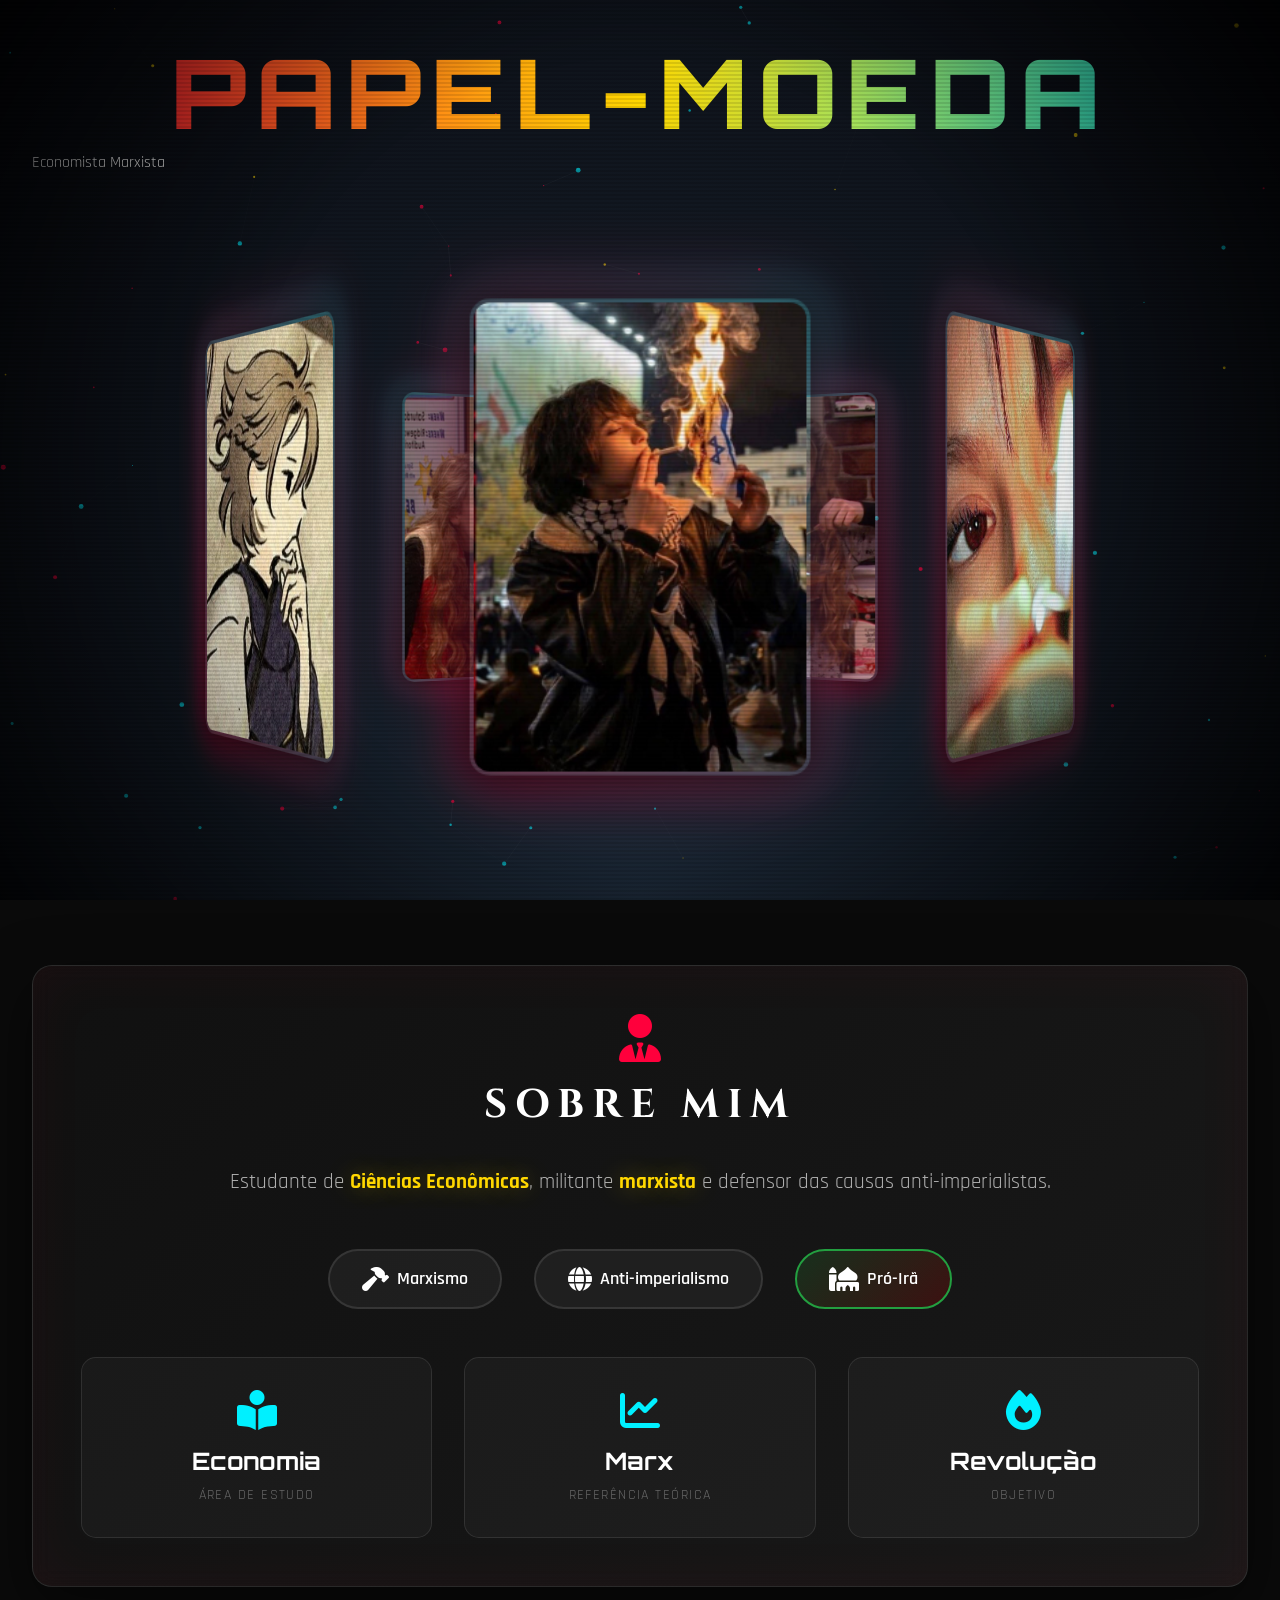
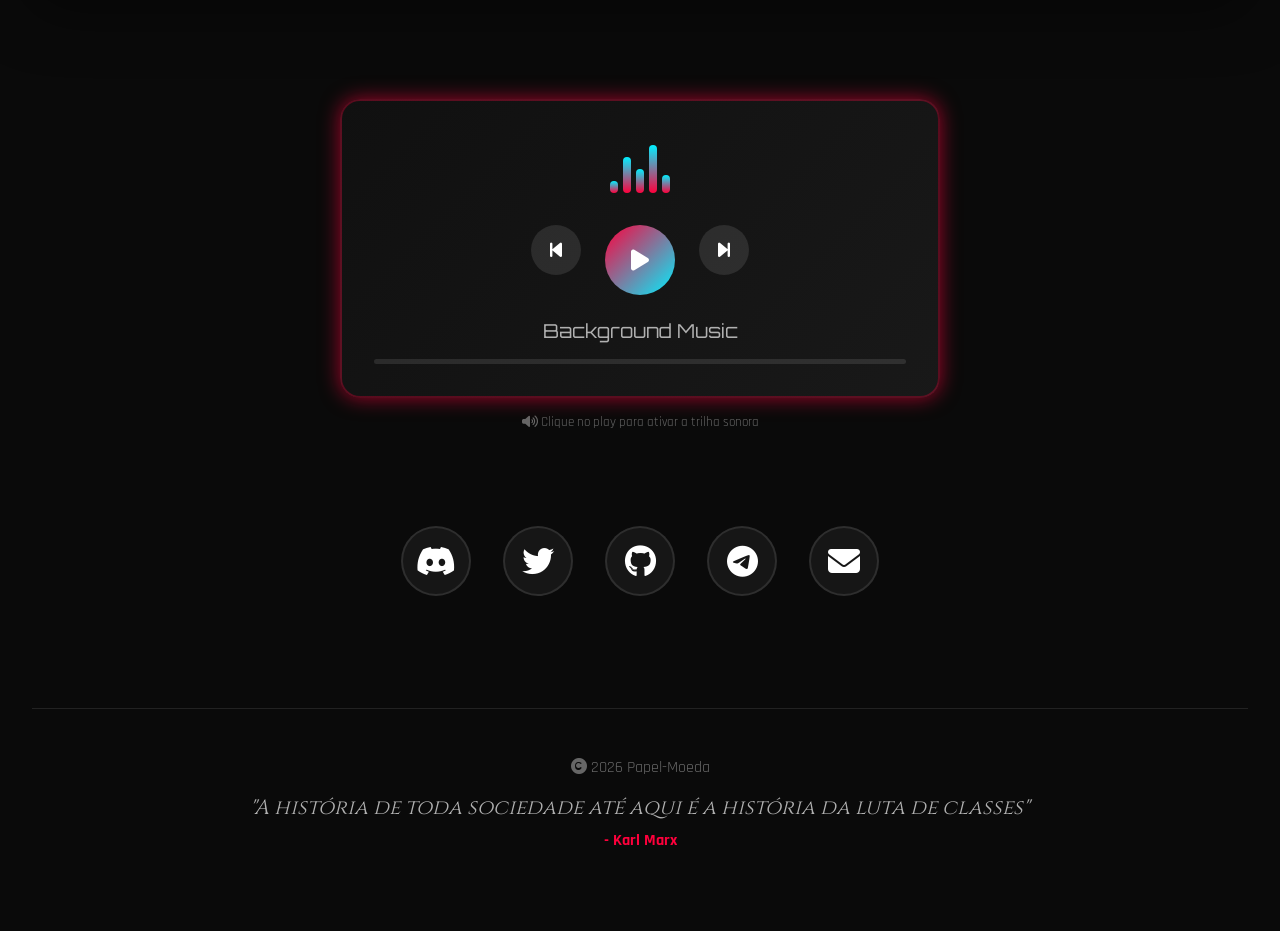
==== index (cópia).html @ b0fb508e "outra" ====
<!DOCTYPE html>
<html lang="pt-BR">
<head>
    <meta charset="UTF-8">
    <meta name="viewport" content="width=device-width, initial-scale=1.0">
    <meta name="description" content="Perfil de Papel-Moeda - Economista Marxista">
    <title>paper</title>

    <!-- Fonts -->
    <link rel="preconnect" href="https://fonts.googleapis.com">
    <link rel="preconnect" href="https://fonts.gstatic.com" crossorigin>
    <link href="https://fonts.googleapis.com/css2?family=Cinzel:wght@400;700;900&family=Orbitron:wght@400;700;900&family=Rajdhani:wght@300;500;700&display=swap" rel="stylesheet">

    <!-- Font Awesome -->
    <link rel="stylesheet" href="https://cdnjs.cloudflare.com/ajax/libs/font-awesome/6.4.0/css/all.min.css">

    <link rel="stylesheet" href="css/style.css">
</head>
<body>
    <!-- Canvas para partículas -->
    <canvas id="particles-canvas"></canvas>

    <!-- Efeito de scanline -->
    <div class="scanlines"></div>

    <!-- Overlay de vinheta -->
    <div class="vignette"></div>

    <!-- Container principal -->
    <div class="main-container">

        <!-- Header com título glitch -->
        <header class="header">
            <div class="glitch-wrapper">
                <h1 class="gradient-title">PAPEL-MOEDA</h1>
            </div>
            <p class="subtitle">Economista Marxista</p>
            <div class="divider"></div>
        </header>

        <!-- Galeria de imagens 3D giratórias (Ajustada para 7 imagens) -->
        <section class="gallery-section">
            <div class="gallery-container" id="galleryContainer">
                <div class="rotating-images" id="rotatingImages">
                    <!-- Imagem 1 -->
                    <div class="image-card card-1" style="--i: 1;">
                        <div class="image-wrapper">
                            <img src="assets/images/perfil-1.jpg" alt="Perfil 1" class="profile-img">
                            <div class="image-overlay"></div>
                        </div>
                        <div class="card-glow"></div>
                    </div>

                    <!-- Imagem 2 -->
                    <div class="image-card card-2" style="--i: 2;">
                        <div class="image-wrapper">
                            <img src="assets/images/perfil-2.jpg" alt="Perfil 2" class="profile-img">
                            <div class="image-overlay"></div>
                        </div>
                        <div class="card-glow"></div>
                    </div>

                    <!-- Imagem 3 -->
                    <div class="image-card card-3" style="--i: 3;">
                        <div class="image-wrapper">
                            <img src="assets/images/perfil-3.jpg" alt="Perfil 3" class="profile-img">
                            <div class="image-overlay"></div>
                        </div>
                        <div class="card-glow"></div>
                    </div>

                    <!-- Imagem 4 -->
                    <div class="image-card card-4" style="--i: 4;">
                        <div class="image-wrapper">
                            <img src="assets/images/perfil-4.jpg" alt="Perfil 4" class="profile-img">
                            <div class="image-overlay"></div>
                        </div>
                        <div class="card-glow"></div>
                    </div>

                    <!-- Imagem 5 -->
                    <div class="image-card card-5" style="--i: 5;">
                        <div class="image-wrapper">
                            <img src="assets/images/perfil-5.jpg" alt="Perfil 5" class="profile-img">
                            <div class="image-overlay"></div>
                        </div>
                        <div class="card-glow"></div>
                    </div>

                    <!-- Imagem 6 -->
                    <div class="image-card card-6" style="--i: 6;">
                        <div class="image-wrapper">
                            <img src="assets/images/perfil-6.jpg" alt="Perfil 6" class="profile-img">
                            <div class="image-overlay"></div>
                        </div>
                        <div class="card-glow"></div>
                    </div>

                    <!-- Imagem 7 -->
                    <div class="image-card card-7" style="--i: 7;">
                        <div class="image-wrapper">
                            <img src="assets/images/perfil-7.jpg" alt="Perfil 7" class="profile-img">
                            <div class="image-overlay"></div>
                        </div>
                        <div class="card-glow"></div>
                    </div>
                </div>
            </div>
        </section>

        <!-- Seção de informações -->
        <section class="info-section">
            <div class="info-card">
                <div class="info-header">
                    <i class="fas fa-user-tie"></i>
                    <h2>Sobre Mim</h2>
                </div>

                <div class="info-content">
                    <p class="info-text">
                        Estudante de <span class="highlight">Ciências Econômicas</span>,
                        militante <span class="highlight">marxista</span> e defensor das causas
                        anti-imperialistas.
                    </p>

                    <div class="flags-container">
                        <div class="flag-item">
                            <i class="fas fa-hammer"></i>
                            <span>Marxismo</span>
                        </div>
                        <div class="flag-item">
                            <i class="fas fa-globe"></i>
                            <span>Anti-imperialismo</span>
                        </div>
                        <div class="flag-item iran-flag">
                            <i class="fas fa-mosque"></i>
                            <span>Pró-Irã</span>
                        </div>
                    </div>

                    <div class="stats-container">
                        <div class="stat-box">
                            <i class="fas fa-book-reader"></i>
                            <span class="stat-number">Economia</span>
                            <span class="stat-label">Área de Estudo</span>
                        </div>
                        <div class="stat-box">
                            <i class="fas fa-chart-line"></i>
                            <span class="stat-number">Marx</span>
                            <span class="stat-label">Referência Teórica</span>
                        </div>
                        <div class="stat-box">
                            <i class="fas fa-fire"></i>
                            <span class="stat-number">Revolução</span>
                            <span class="stat-label">Objetivo</span>
                        </div>
                    </div>
                </div>
            </div>
        </section>

        <!-- Player de música -->
        <section class="music-section">
            <div class="music-player">
                <div class="music-visualizer">
                    <div class="bar"></div>
                    <div class="bar"></div>
                    <div class="bar"></div>
                    <div class="bar"></div>
                    <div class="bar"></div>
                </div>

                <div class="music-controls">
                    <button class="control-btn" id="prevBtn" title="Reiniciar">
                        <i class="fas fa-step-backward"></i>
                    </button>

                    <button class="control-btn play-btn" id="playBtn" title="Play/Pause">
                        <i class="fas fa-play"></i>
                    </button>

                    <button class="control-btn" id="nextBtn" title="Reiniciar">
                        <i class="fas fa-step-forward"></i>
                    </button>
                </div>

                <div class="music-info">
                    <span class="music-title">Background Music</span>
                    <div class="progress-bar">
                        <div class="progress" id="progressBar"></div>
                    </div>
                </div>

                <!-- Caminho corrigido conforme sua estrutura de pastas -->
                <audio id="audioPlayer" loop>
                    <source src="music/background.mp3" type="audio/mpeg">
                    Seu navegador não suporta o elemento de áudio.
                </audio>
            </div>
            <p style="text-align: center; color: var(--color-text-muted); font-size: 0.8rem; margin-top: 1rem;">
                <i class="fas fa-volume-up"></i> Clique no play para ativar a trilha sonora
            </p>
        </section>

        <!-- Redes sociais -->
        <section class="social-section">
            <div class="social-container">
                <a href="#" class="social-link" data-tooltip="Discord">
                    <i class="fab fa-discord"></i>
                    <div class="social-glow"></div>
                </a>
                <a href="#" class="social-link" data-tooltip="Twitter / X">
                    <i class="fab fa-twitter"></i>
                    <div class="social-glow"></div>
                </a>
                <a href="#" class="social-link" data-tooltip="GitHub">
                    <i class="fab fa-github"></i>
                    <div class="social-glow"></div>
                </a>
                <a href="#" class="social-link" data-tooltip="Telegram">
                    <i class="fab fa-telegram"></i>
                    <div class="social-glow"></div>
                </a>
                <a href="mailto:seuemail@exemplo.com" class="social-link" data-tooltip="Email">
                    <i class="fas fa-envelope"></i>
                    <div class="social-glow"></div>
                </a>
            </div>
        </section>

        <!-- Footer -->
        <footer class="footer">
            <div class="footer-content">
                <p class="footer-text">
                    <i class="fas fa-copyright"></i> 2026 Papel-Moeda
                </p>
                <p class="footer-quote">
                    "A história de toda sociedade até aqui é a história da luta de classes"
                </p>
                <p class="footer-author">- Karl Marx</p>
            </div>
        </footer>
    </div>

    <!-- Efeito de cursor personalizado -->
    <div class="cursor"></div>
    <div class="cursor-follower"></div>

    <script src="js/main.js"></script>
</body>
</html>
---- css/style.css ----
/* ============================================
   VARIÁVEIS E CONFIGURAÇÕES GLOBAIS
   ============================================ */
:root {
    --color-bg-primary: #0a0a0a;
    --color-bg-secondary: #111111;
    --color-bg-tertiary: #1a1a1a;

    --color-primary: #ff003c;
    --color-secondary: #00f0ff;
    --color-accent: #ffd700;
    --color-iran-green: #239f40;
    --color-iran-red: #da0000;

    --color-text-primary: #ffffff;
    --color-text-secondary: #b0b0b0;
    --color-text-muted: #666666;

    --font-display: 'Cinzel', serif;
    --font-tech: 'Orbitron', sans-serif;
    --font-body: 'Rajdhani', sans-serif;

    --glow-primary: 0 0 20px rgba(255, 0, 60, 0.6);
    --glow-secondary: 0 0 30px rgba(0, 240, 255, 0.5);
    --glow-accent: 0 0 25px rgba(255, 215, 0, 0.4);
}

/* ============================================
   RESET E BASE
   ============================================ */
* {
    margin: 0;
    padding: 0;
    box-sizing: border-box;
}

html {
    scroll-behavior: smooth;
}

body {
    font-family: var(--font-body);
    background: var(--color-bg-primary);
    color: var(--color-text-primary);
    overflow-x: hidden;
    cursor: none;
    min-height: 100vh;
}

/* ============================================
   CURSOR PERSONALIZADO
   ============================================ */
.cursor {
    width: 10px;
    height: 10px;
    background: var(--color-primary);
    border-radius: 50%;
    position: fixed;
    pointer-events: none;
    z-index: 9999;
    mix-blend-mode: difference;
    transition: transform 0.1s;
}

.cursor-follower {
    width: 30px;
    height: 30px;
    border: 2px solid var(--color-secondary);
    border-radius: 50%;
    position: fixed;
    pointer-events: none;
    z-index: 9998;
    transition: transform 0.3s ease-out;
}

/* ============================================
   EFEITOS DE FUNDO
   ============================================ */
#particles-canvas {
    position: fixed;
    top: 0;
    left: 0;
    width: 100%;
    height: 100%;
    z-index: -2;
    background: radial-gradient(ellipse at bottom, #1b2735 0%, #090a0f 100%);
}

.scanlines {
    position: fixed;
    top: 0;
    left: 0;
    width: 100%;
    height: 100%;
    background: linear-gradient(
        to bottom,
        rgba(255,255,255,0),
        rgba(255,255,255,0) 50%,
        rgba(0,0,0,0.1) 50%,
        rgba(0,0,0,0.1)
    );
    background-size: 100% 4px;
    z-index: 9997;
    pointer-events: none;
    animation: scanlineMove 10s linear infinite;
}

@keyframes scanlineMove {
    0% { transform: translateY(0); }
    100% { transform: translateY(10px); }
}

.vignette {
    position: fixed;
    top: 0;
    left: 0;
    width: 100%;
    height: 100%;
    background: radial-gradient(circle, transparent 50%, rgba(0,0,0,0.8) 100%);
    z-index: 9996;
    pointer-events: none;
}

/* ============================================
   CONTAINER PRINCIPAL
   ============================================ */
.main-container {
    max-width: 1400px;
    margin: 0 auto;
    padding: 2rem;
    position: relative;
    z-index: 1;
}

.gradient-title {
    font-family: var(--font-tech);
    font-size: clamp(3rem, 10vw, 6rem);
    font-weight: 900;
    text-transform: uppercase;
    letter-spacing: 0.1em;
    text-align: center;
    /* Gradiente com as cores do projeto */
    background: linear-gradient(
        90deg,
        var(--color-primary) 0%,
        var(--color-accent) 25%,
        var(--color-secondary) 50%,
        var(--color-accent) 75%,
        var(--color-primary) 100%
    );
    background-size: 200% auto;
    /* "Recorta" o gradiente para o formato do texto */
    -webkit-background-clip: text;
    background-clip: text;
    -webkit-text-fill-color: transparent;
    animation: gradientFlow 4s linear infinite;
}

@keyframes gradientFlow {
    0% { background-position: 0% center; }
    100% { background-position: 200% center; }
}
/* ============================================
   GALERIA DE IMAGENS 3D - COM MOVIMENTO DINÂMICO
   ============================================ */
.gallery-section {
    padding: 4rem 0;
    perspective: 1500px;
    perspective-origin: 50% 50%;
}

.gallery-container {
    position: relative;
    height: 600px;
    transform-style: preserve-3d;
    transition: transform 0.3s ease-out;
}

.rotating-images {
    position: absolute;
    width: 100%;
    height: 100%;
    transform-style: preserve-3d;
    animation: rotate360 30s linear infinite;
}

@keyframes rotate360 {
    0% { transform: rotateY(0deg); }
    100% { transform: rotateY(360deg); }
}

/* ============================================
   IMAGE CARD - COM MÚLTIPLAS CAMADAS DE MOVIMENTO
   ============================================ */
.image-card {
    position: absolute;
    width: 250px;
    height: 350px;
    left: 50%;
    top: 50%;
    margin-left: -125px;
    margin-top: -175px;
    transform-style: preserve-3d;
    /* Posicionamento base no círculo 3D (360/7 = 51.43deg) */
    transform: rotateY(calc(var(--i) * 51.43deg)) translateZ(400px);
    /* Animação de flutuação em onda - cada card tem delay diferente */
    animation:
        floatWave 4s ease-in-out infinite,
        glowPulse 3s ease-in-out infinite,
        cardEntrance 1.2s ease-out calc(var(--i) * 0.15s) both;
    /* Inclinação 3D dinâmica baseada na posição */
    --tilt-x: calc(sin(var(--i) * 51.43deg) * 3deg);
    --tilt-y: calc(cos(var(--i) * 51.43deg) * 2deg);
}

/* Delay escalonado para cada card criar efeito de onda */
.image-card:nth-child(1) { animation-delay: 0s, 0s, 0.15s; }
.image-card:nth-child(2) { animation-delay: 0.3s, 0.4s, 0.30s; }
.image-card:nth-child(3) { animation-delay: 0.6s, 0.8s, 0.45s; }
.image-card:nth-child(4) { animation-delay: 0.9s, 1.2s, 0.60s; }
.image-card:nth-child(5) { animation-delay: 1.2s, 1.6s, 0.75s; }
.image-card:nth-child(6) { animation-delay: 1.5s, 2.0s, 0.90s; }
.image-card:nth-child(7) { animation-delay: 1.8s, 2.4s, 1.05s; }

/* Animação de flutuação em onda (sobe e desce) */
@keyframes floatWave {
    0%, 100% {
        transform: rotateY(calc(var(--i) * 51.43deg)) translateZ(400px) translateY(0) rotateX(0deg);
    }
    25% {
        transform: rotateY(calc(var(--i) * 51.43deg)) translateZ(400px) translateY(-15px) rotateX(2deg);
    }
    50% {
        transform: rotateY(calc(var(--i) * 51.43deg)) translateZ(400px) translateY(-25px) rotateX(0deg);
    }
    75% {
        transform: rotateY(calc(var(--i) * 51.43deg)) translateZ(400px) translateY(-15px) rotateX(-2deg);
    }
}

/* Animação de pulsação do glow */
@keyframes glowPulse {
    0%, 100% {
        filter: drop-shadow(0 0 20px rgba(255, 0, 60, 0.3));
    }
    50% {
        filter: drop-shadow(0 0 40px rgba(0, 240, 255, 0.6));
    }
}

/* Animação de entrada escalonada */
@keyframes cardEntrance {
    0% {
        opacity: 0;
        transform: rotateY(calc(var(--i) * 51.43deg)) translateZ(0px) scale(0.3);
    }
    60% {
        opacity: 1;
        transform: rotateY(calc(var(--i) * 51.43deg)) translateZ(450px) scale(1.05);
    }
    100% {
        opacity: 1;
        transform: rotateY(calc(var(--i) * 51.43deg)) translateZ(400px) scale(1);
    }
}

/* HOVER DRAMÁTICO - Jump Forward com zoom */
.image-card:hover {
    z-index: 100;
    animation: hoverJump 0.6s cubic-bezier(0.34, 1.56, 0.64, 1) forwards;
}

@keyframes hoverJump {
    0% {
        transform: rotateY(calc(var(--i) * 51.43deg)) translateZ(400px) scale(1);
    }
    50% {
        transform: rotateY(calc(var(--i) * 51.43deg)) translateZ(550px) scale(1.15) rotateY(10deg);
    }
    100% {
        transform: rotateY(calc(var(--i) * 51.43deg)) translateZ(500px) scale(1.1) rotateY(5deg);
    }
}

.image-card:hover .image-wrapper {
    box-shadow:
        0 0 50px rgba(255, 0, 60, 0.8),
        0 0 100px rgba(0, 240, 255, 0.5),
        inset 0 0 30px rgba(255, 215, 0, 0.2);
    border-color: var(--color-accent);
}

.image-card:hover .profile-img {
    transform: scale(1.25) rotate(2deg);
    filter: saturate(1.3) contrast(1.1);
}

.image-wrapper {
    width: 100%;
    height: 100%;
    position: relative;
    overflow: hidden;
    border-radius: 15px;
    box-shadow:
        0 0 30px rgba(0, 0, 0, 0.8),
        0 0 60px rgba(255, 0, 60, 0.3);
    border: 3px solid rgba(255, 255, 255, 0.1);
    transition: all 0.5s cubic-bezier(0.34, 1.56, 0.64, 1);
}

.profile-img {
    width: 100%;
    height: 100%;
    object-fit: cover;
    transition: transform 0.6s cubic-bezier(0.34, 1.56, 0.64, 1), filter 0.4s ease;
}

.image-overlay {
    position: absolute;
    top: 0;
    left: 0;
    width: 100%;
    height: 100%;
    background: linear-gradient(
        135deg,
        rgba(255, 0, 60, 0.4) 0%,
        rgba(0, 240, 255, 0.4) 100%
    );
    opacity: 0;
    transition: opacity 0.3s ease;
    mix-blend-mode: overlay;
}

.image-card:hover .image-overlay {
    opacity: 1;
    animation: overlayShift 2s ease-in-out infinite;
}

@keyframes overlayShift {
    0%, 100% {
        background: linear-gradient(135deg, rgba(255, 0, 60, 0.4), rgba(0, 240, 255, 0.4));
    }
    50% {
        background: linear-gradient(225deg, rgba(255, 215, 0, 0.5), rgba(255, 0, 60, 0.4));
    }
}

.card-glow {
    position: absolute;
    top: -5px;
    left: -5px;
    right: -5px;
    bottom: -5px;
    background: linear-gradient(45deg, var(--color-primary), var(--color-secondary));
    border-radius: 15px;
    opacity: 0.4;
    z-index: -1;
    filter: blur(20px);
    transition: all 0.4s ease;
    animation: glowExpand 3s ease-in-out infinite;
}

@keyframes glowExpand {
    0%, 100% {
        filter: blur(20px);
        opacity: 0.4;
        transform: scale(1);
    }
    50% {
        filter: blur(30px);
        opacity: 0.7;
        transform: scale(1.05);
    }
}

.image-card:hover .card-glow {
    opacity: 0.9;
    filter: blur(40px);
    transform: scale(1.15);
}

/* ============================================
   SEÇÃO DE INFORMAÇÕES
   ============================================ */
.info-section {
    padding: 4rem 0;
}

.info-card {
    background: linear-gradient(135deg, rgba(17, 17, 17, 0.9), rgba(26, 26, 26, 0.9));
    border-radius: 20px;
    padding: 3rem;
    border: 1px solid rgba(255, 255, 255, 0.1);
    box-shadow:
        0 20px 60px rgba(0, 0, 0, 0.5),
        inset 0 0 60px rgba(255, 0, 60, 0.05);
    backdrop-filter: blur(10px);
    animation: fadeInUp 1s ease-out 1s both;
}

@keyframes fadeInUp {
    from {
        opacity: 0;
        transform: translateY(30px);
    }
    to {
        opacity: 1;
        transform: translateY(0);
    }
}

.info-header {
    text-align: center;
    margin-bottom: 2rem;
}

.info-header i {
    font-size: 3rem;
    color: var(--color-primary);
    margin-bottom: 1rem;
    animation: glow 2s ease-in-out infinite;
}

@keyframes glow {
    0%, 100% { filter: drop-shadow(0 0 10px var(--color-primary)); }
    50% { filter: drop-shadow(0 0 30px var(--color-primary)); }
}

.info-header h2 {
    font-family: var(--font-display);
    font-size: 2.5rem;
    color: var(--color-text-primary);
    text-transform: uppercase;
    letter-spacing: 0.2em;
}

.info-content {
    text-align: center;
}

.info-text {
    font-size: 1.3rem;
    color: var(--color-text-secondary);
    line-height: 1.8;
    margin-bottom: 2rem;
}

.highlight {
    color: var(--color-accent);
    font-weight: 700;
    text-shadow: var(--glow-accent);
}

.flags-container {
    display: flex;
    justify-content: center;
    gap: 2rem;
    margin: 3rem 0;
    flex-wrap: wrap;
}

.flag-item {
    display: flex;
    align-items: center;
    gap: 0.5rem;
    padding: 1rem 2rem;
    background: rgba(255, 255, 255, 0.05);
    border-radius: 50px;
    border: 2px solid rgba(255, 255, 255, 0.1);
    transition: all 0.3s ease;
    font-weight: 600;
    font-size: 1.1rem;
}

.flag-item i {
    font-size: 1.5rem;
}

.flag-item:hover {
    transform: translateY(-5px);
    border-color: var(--color-primary);
    box-shadow: var(--glow-primary);
}

.iran-flag {
    background: linear-gradient(135deg, rgba(35, 159, 64, 0.2), rgba(218, 0, 0, 0.2));
    border-color: var(--color-iran-green);
}

.iran-flag:hover {
    border-color: var(--color-iran-red);
    box-shadow: 0 0 30px rgba(218, 0, 0, 0.5);
}

.stats-container {
    display: grid;
    grid-template-columns: repeat(auto-fit, minmax(200px, 1fr));
    gap: 2rem;
    margin-top: 3rem;
}

.stat-box {
    background: rgba(255, 255, 255, 0.03);
    border: 1px solid rgba(255, 255, 255, 0.1);
    border-radius: 15px;
    padding: 2rem;
    text-align: center;
    transition: all 0.3s ease;
}

.stat-box:hover {
    transform: translateY(-10px);
    border-color: var(--color-secondary);
    box-shadow: var(--glow-secondary);
}

.stat-box i {
    font-size: 2.5rem;
    color: var(--color-secondary);
    margin-bottom: 1rem;
}

.stat-number {
    display: block;
    font-family: var(--font-tech);
    font-size: 1.5rem;
    font-weight: 700;
    color: var(--color-text-primary);
    margin-bottom: 0.5rem;
}

.stat-label {
    font-size: 0.9rem;
    color: var(--color-text-muted);
    text-transform: uppercase;
    letter-spacing: 0.1em;
}

/* ============================================
   PLAYER DE MÚSICA
   ============================================ */
.music-section {
    padding: 3rem 0;
}

.music-player {
    background: linear-gradient(135deg, rgba(17, 17, 17, 0.95), rgba(26, 26, 26, 0.95));
    border-radius: 20px;
    padding: 2rem;
    border: 2px solid rgba(255, 0, 60, 0.3);
    box-shadow: var(--glow-primary);
    max-width: 600px;
    margin: 0 auto;
    animation: fadeInUp 1s ease-out 1.5s both;
}

.music-visualizer {
    display: flex;
    justify-content: center;
    align-items: flex-end;
    gap: 5px;
    height: 60px;
    margin-bottom: 2rem;
}

.bar {
    width: 8px;
    background: linear-gradient(to top, var(--color-primary), var(--color-secondary));
    border-radius: 5px;
    animation: equalizer 1s ease-in-out infinite;
    animation-play-state: paused;
}

.bar:nth-child(1) { height: 20%; animation-delay: 0s; }
.bar:nth-child(2) { height: 60%; animation-delay: 0.1s; }
.bar:nth-child(3) { height: 40%; animation-delay: 0.2s; }
.bar:nth-child(4) { height: 80%; animation-delay: 0.3s; }
.bar:nth-child(5) { height: 30%; animation-delay: 0.4s; }

@keyframes equalizer {
    0%, 100% { transform: scaleY(0.5); }
    50% { transform: scaleY(1); }
}

.music-controls {
    display: flex;
    justify-content: center;
    gap: 1.5rem;
    margin-bottom: 1.5rem;
}

.control-btn {
    width: 50px;
    height: 50px;
    border: none;
    border-radius: 50%;
    background: rgba(255, 255, 255, 0.1);
    color: var(--color-text-primary);
    font-size: 1.2rem;
    cursor: pointer;
    transition: all 0.3s ease;
    display: flex;
    align-items: center;
    justify-content: center;
}

.control-btn:hover {
    background: var(--color-primary);
    transform: scale(1.2);
    box-shadow: var(--glow-primary);
}

.play-btn {
    width: 70px;
    height: 70px;
    font-size: 1.5rem;
    background: linear-gradient(135deg, var(--color-primary), var(--color-secondary));
}

.play-btn:hover {
    transform: scale(1.1);
}

.music-info {
    text-align: center;
}

.music-title {
    display: block;
    font-family: var(--font-tech);
    font-size: 1.2rem;
    color: var(--color-text-secondary);
    margin-bottom: 1rem;
}

.progress-bar {
    width: 100%;
    height: 5px;
    background: rgba(255, 255, 255, 0.1);
    border-radius: 10px;
    overflow: hidden;
    cursor: pointer;
}

.progress {
    height: 100%;
    background: linear-gradient(90deg, var(--color-primary), var(--color-secondary));
    width: 0%;
    transition: width 0.1s;
    box-shadow: var(--glow-primary);
}

/* ============================================
   REDES SOCIAIS
   ============================================ */
.social-section {
    padding: 3rem 0;
}

.social-container {
    display: flex;
    justify-content: center;
    gap: 2rem;
    flex-wrap: wrap;
    animation: fadeInUp 1s ease-out 1.8s both;
}

.social-link {
    position: relative;
    width: 70px;
    height: 70px;
    border-radius: 50%;
    background: rgba(255, 255, 255, 0.05);
    border: 2px solid rgba(255, 255, 255, 0.1);
    display: flex;
    align-items: center;
    justify-content: center;
    color: var(--color-text-primary);
    font-size: 2rem;
    text-decoration: none;
    transition: all 0.3s ease;
    overflow: hidden;
}

.social-glow {
    position: absolute;
    top: 0;
    left: 0;
    width: 100%;
    height: 100%;
    background: linear-gradient(135deg, var(--color-primary), var(--color-secondary));
    opacity: 0;
    transition: opacity 0.3s ease;
    z-index: -1;
    filter: blur(15px);
}

.social-link:hover {
    transform: translateY(-10px) rotate(360deg);
    border-color: transparent;
    color: var(--color-text-primary);
}

.social-link:hover .social-glow {
    opacity: 0.6;
}

.social-link::before {
    content: attr(data-tooltip);
    position: absolute;
    bottom: -40px;
    left: 50%;
    transform: translateX(-50%);
    background: rgba(0, 0, 0, 0.9);
    padding: 0.5rem 1rem;
    border-radius: 8px;
    font-size: 0.9rem;
    opacity: 0;
    visibility: hidden;
    transition: all 0.3s ease;
    white-space: nowrap;
    font-family: var(--font-body);
}

.social-link:hover::before {
    opacity: 1;
    visibility: visible;
    bottom: -50px;
}

/* ============================================
   FOOTER
   ============================================ */
.footer {
    padding: 3rem 0;
    text-align: center;
    border-top: 1px solid rgba(255, 255, 255, 0.1);
    margin-top: 4rem;
}

.footer-content {
    animation: fadeInUp 1s ease-out 2s both;
}

.footer-text {
    font-size: 1rem;
    color: var(--color-text-muted);
    margin-bottom: 1rem;
}

.footer-quote {
    font-family: var(--font-display);
    font-size: 1.3rem;
    color: var(--color-text-secondary);
    font-style: italic;
    margin-bottom: 0.5rem;
    max-width: 800px;
    margin-left: auto;
    margin-right: auto;
}

.footer-author {
    color: var(--color-primary);
    font-weight: 700;
}

/* ============================================
   RESPONSIVIDADE
   ============================================ */
@media (max-width: 1024px) {
    .rotating-images {
        animation-duration: 40s;
    }

    .image-card {
        width: 200px;
        height: 280px;
        margin-left: -100px;
        margin-top: -140px;
        transform: rotateY(calc(var(--i) * 51.43deg)) translateZ(300px);
    }

    @keyframes floatWave {
        0%, 100% {
            transform: rotateY(calc(var(--i) * 51.43deg)) translateZ(300px) translateY(0);
        }
        50% {
            transform: rotateY(calc(var(--i) * 51.43deg)) translateZ(300px) translateY(-20px);
        }
    }
}

@media (max-width: 768px) {
    .cursor, .cursor-follower {
        display: none;
    }

    body {
        cursor: auto;
    }

    .main-container {
        padding: 1rem;
    }

    .image-card {
        width: 150px;
        height: 200px;
        margin-left: -75px;
        margin-top: -100px;
        transform: rotateY(calc(var(--i) * 51.43deg)) translateZ(200px);
    }

    .gallery-container {
        height: 400px;
    }

    @keyframes floatWave {
        0%, 100% {
            transform: rotateY(calc(var(--i) * 51.43deg)) translateZ(200px) translateY(0);
        }
        50% {
            transform: rotateY(calc(var(--i) * 51.43deg)) translateZ(200px) translateY(-15px);
        }
    }

    .info-card {
        padding: 2rem 1rem;
    }

    .flags-container {
        flex-direction: column;
        align-items: center;
    }

    .stats-container {
        grid-template-columns: 1fr;
    }
}

/* ============================================
   EFEITOS ADICIONAIS
   ============================================ */
::selection {
    background: var(--color-primary);
    color: var(--color-text-primary);
}

::-webkit-scrollbar {
    width: 10px;
}

::-webkit-scrollbar-track {
    background: var(--color-bg-secondary);
}

::-webkit-scrollbar-thumb {
    background: linear-gradient(var(--color-primary), var(--color-secondary));
    border-radius: 5px;
}

::-webkit-scrollbar-thumb:hover {
    background: linear-gradient(var(--color-secondary), var(--color-primary));
}
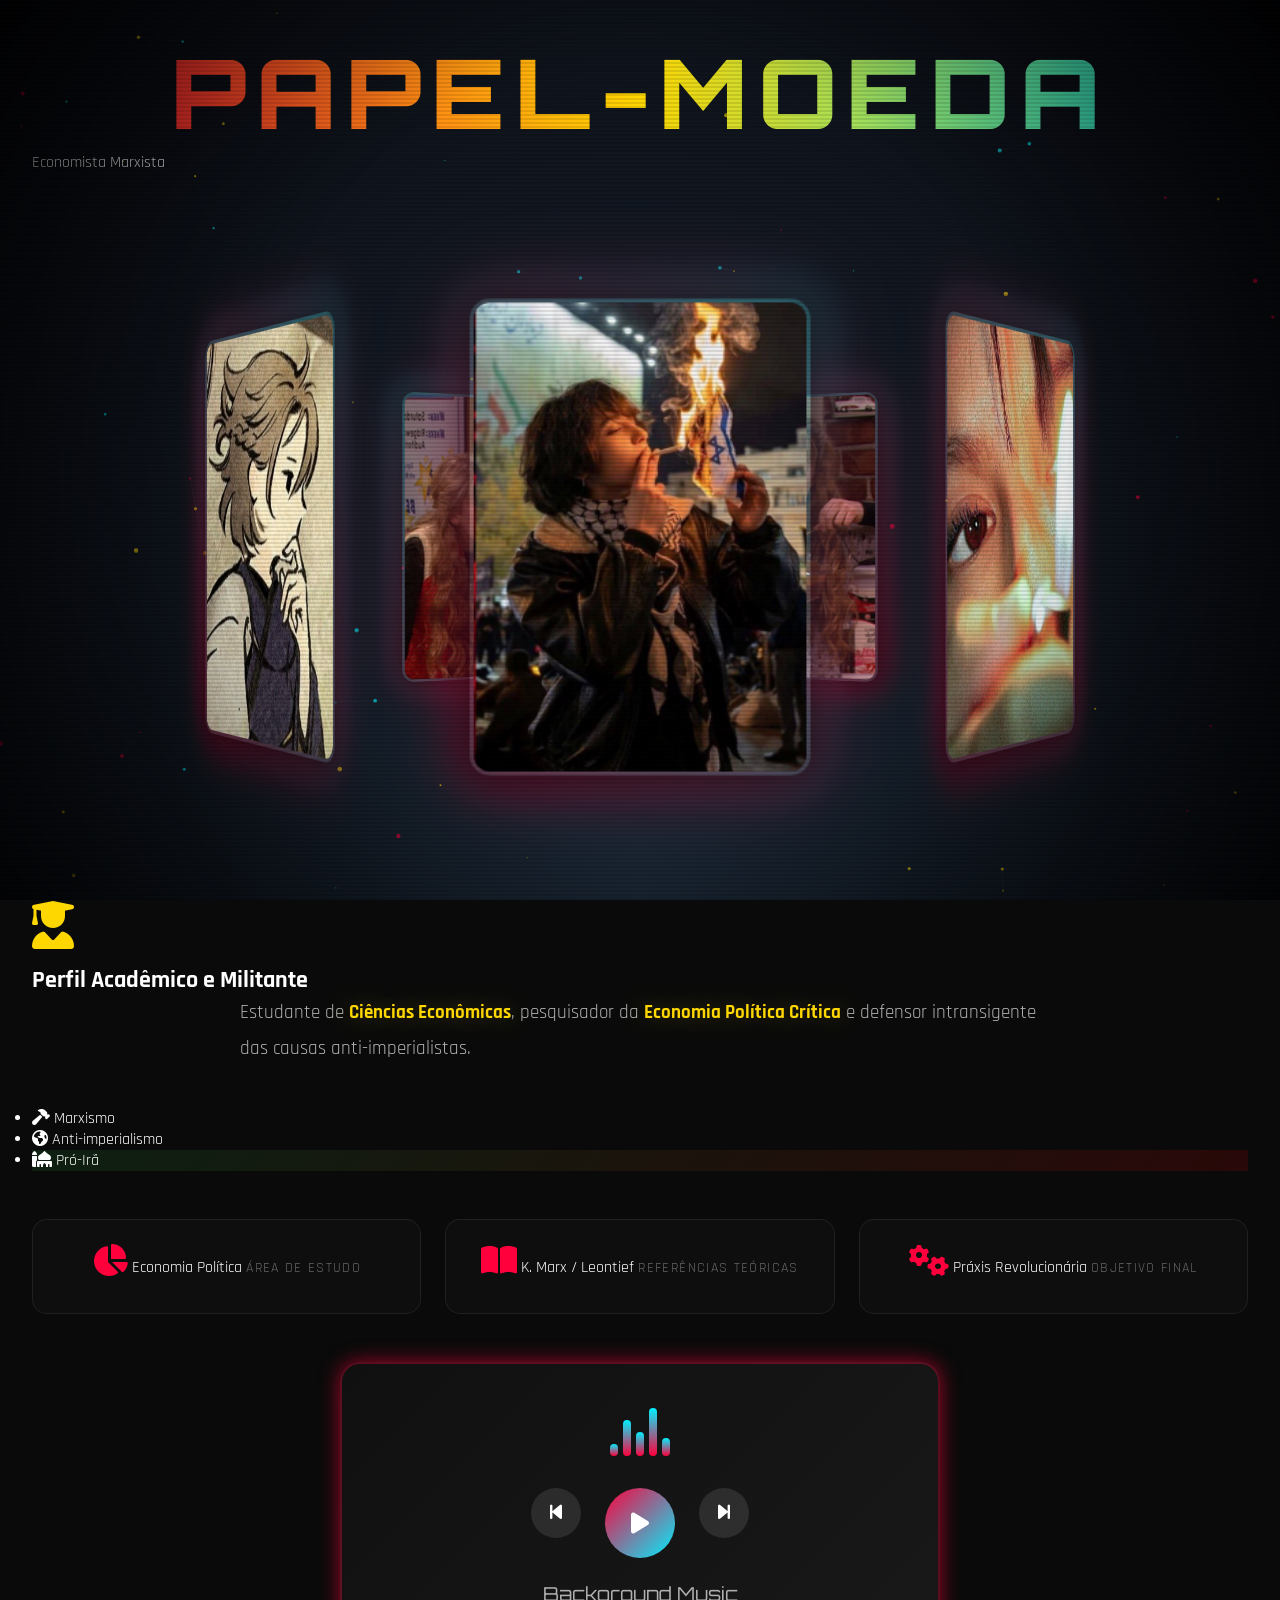
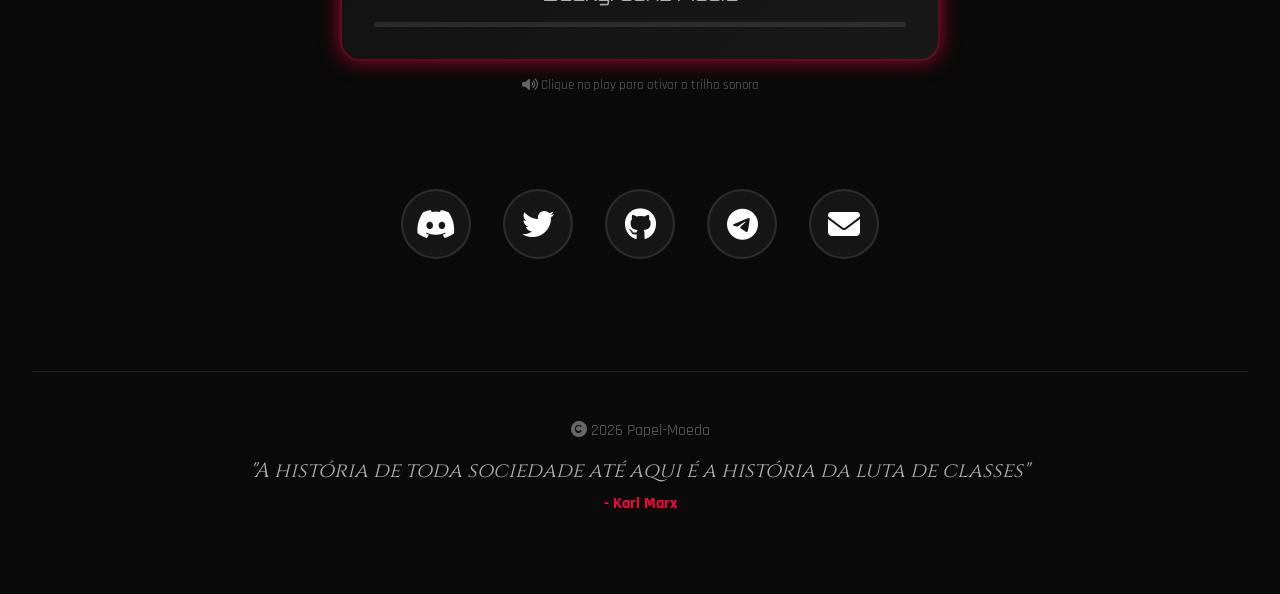
==== commit ecc3ac7b: "verde" ====
--- a/index (cópia).html
+++ b/index (cópia).html
@@ -108,57 +108,61 @@
             </div>
         </section>
 
-        <!-- Seção de informações -->
-        <section class="info-section">
-            <div class="info-card">
-                <div class="info-header">
-                    <i class="fas fa-user-tie"></i>
-                    <h2>Sobre Mim</h2>
-                </div>
-
-                <div class="info-content">
-                    <p class="info-text">
-                        Estudante de <span class="highlight">Ciências Econômicas</span>,
-                        militante <span class="highlight">marxista</span> e defensor das causas
-                        anti-imperialistas.
-                    </p>
-
-                    <div class="flags-container">
-                        <div class="flag-item">
-                            <i class="fas fa-hammer"></i>
-                            <span>Marxismo</span>
-                        </div>
-                        <div class="flag-item">
-                            <i class="fas fa-globe"></i>
-                            <span>Anti-imperialismo</span>
-                        </div>
-                        <div class="flag-item iran-flag">
-                            <i class="fas fa-mosque"></i>
-                            <span>Pró-Irã</span>
-                        </div>
-                    </div>
-
-                    <div class="stats-container">
-                        <div class="stat-box">
-                            <i class="fas fa-book-reader"></i>
-                            <span class="stat-number">Economia</span>
-                            <span class="stat-label">Área de Estudo</span>
-                        </div>
-                        <div class="stat-box">
-                            <i class="fas fa-chart-line"></i>
-                            <span class="stat-number">Marx</span>
-                            <span class="stat-label">Referência Teórica</span>
-                        </div>
-                        <div class="stat-box">
-                            <i class="fas fa-fire"></i>
-                            <span class="stat-number">Revolução</span>
-                            <span class="stat-label">Objetivo</span>
-                        </div>
-                    </div>
-                </div>
-            </div>
-        </section>
-
+        <!-- Seção de informações (Perfil Acadêmico e Militante) -->
+      <section class="info-section" aria-labelledby="profile-heading">
+          <article class="info-card">
+              <header class="info-header">
+                  <!-- Alterado de fa-user-tie (corporativo) para fa-user-graduate (acadêmico) -->
+                  <i class="fas fa-user-graduate" aria-hidden="true"></i>
+                  <h2 id="profile-heading">Perfil Acadêmico e Militante</h2>
+              </header>
+
+              <div class="info-content">
+                  <p class="info-text">
+                      Estudante de <span class="highlight">Ciências Econômicas</span>,
+                      pesquisador da <span class="highlight">Economia Política Crítica</span>
+                      e defensor intransigente das causas anti-imperialistas.
+                  </p>
+
+                  <!-- Melhoria Semântica: Uso de lista não ordenada (<ul>) em vez de <div>s -->
+                  <ul class="pillars-container" role="list">
+                      <li class="pillar-item">
+                          <i class="fas fa-hammer" aria-hidden="true"></i>
+                          <span>Marxismo</span>
+                      </li>
+                      <li class="pillar-item">
+                          <i class="fas fa-globe-americas" aria-hidden="true"></i>
+                          <span>Anti-imperialismo</span>
+                      </li>
+                      <li class="pillar-item iran-flag">
+                          <i class="fas fa-mosque" aria-hidden="true"></i>
+                          <span>Pró-Irã</span>
+                      </li>
+                  </ul>
+
+                  <!-- Melhoria Semântica: Indicadores estruturados como lista -->
+                  <ul class="stats-container" role="list">
+                      <li class="stat-box">
+                          <i class="fas fa-chart-pie" aria-hidden="true"></i>
+                          <span class="stat-value">Economia Política</span>
+                          <span class="stat-label">Área de Estudo</span>
+                      </li>
+                      <li class="stat-box">
+                          <i class="fas fa-book-open" aria-hidden="true"></i>
+                          <!-- Ajuste de conteúdo: Inclusão de Leontief para refletir seu estudo de MIP -->
+                          <span class="stat-value">K. Marx / Leontief</span>
+                          <span class="stat-label">Referências Teóricas</span>
+                      </li>
+                      <li class="stat-box">
+                          <i class="fas fa-cogs" aria-hidden="true"></i>
+                          <!-- Ajuste de conteúdo: "Práxis" soa mais acadêmico que apenas "Revolução" -->
+                          <span class="stat-value">Práxis Revolucionária</span>
+                          <span class="stat-label">Objetivo Final</span>
+                      </li>
+                  </ul>
+              </div>
+          </article>
+      </section>
         <!-- Player de música -->
         <section class="music-section">
             <div class="music-player">
--- a/css/style.css
+++ b/css/style.css
@@ -380,81 +380,58 @@
 }
 
 /* ============================================
-   SEÇÃO DE INFORMAÇÕES
-   ============================================ */
-.info-section {
-    padding: 4rem 0;
-}
-
-.info-card {
-    background: linear-gradient(135deg, rgba(17, 17, 17, 0.9), rgba(26, 26, 26, 0.9));
-    border-radius: 20px;
-    padding: 3rem;
-    border: 1px solid rgba(255, 255, 255, 0.1);
-    box-shadow:
-        0 20px 60px rgba(0, 0, 0, 0.5),
-        inset 0 0 60px rgba(255, 0, 60, 0.05);
-    backdrop-filter: blur(10px);
-    animation: fadeInUp 1s ease-out 1s both;
-}
-
-@keyframes fadeInUp {
-    from {
-        opacity: 0;
-        transform: translateY(30px);
-    }
-    to {
-        opacity: 1;
-        transform: translateY(0);
-    }
-}
-
-.info-header {
-    text-align: center;
-    margin-bottom: 2rem;
-}
+   MELHORIAS NA SEÇÃO SOBRE MIM
+   ============================================ */
 
 .info-header i {
     font-size: 3rem;
-    color: var(--color-primary);
+    color: var(--color-accent); /* Dourado para o capelo, remete ao conhecimento */
     margin-bottom: 1rem;
     animation: glow 2s ease-in-out infinite;
 }
 
-@keyframes glow {
-    0%, 100% { filter: drop-shadow(0 0 10px var(--color-primary)); }
-    50% { filter: drop-shadow(0 0 30px var(--color-primary)); }
-}
-
-.info-header h2 {
-    font-family: var(--font-display);
-    font-size: 2.5rem;
-    color: var(--color-text-primary);
-    text-transform: uppercase;
-    letter-spacing: 0.2em;
-}
-
-.info-content {
-    text-align: center;
-}
-
 .info-text {
-    font-size: 1.3rem;
+    font-size: 1.2rem;
     color: var(--color-text-secondary);
-    line-height: 1.8;
-    margin-bottom: 2rem;
-}
-
+    line-height: 1.9;
+    margin-bottom: 2.5rem;
+    max-width: 800px;
+    margin-left: auto;
+    margin-right: auto;
+}
+
+/* Destaque para as palavras-chave no texto */
 .highlight {
     color: var(--color-accent);
     font-weight: 700;
     text-shadow: var(--glow-accent);
-}
-
+    position: relative;
+    display: inline-block;
+}
+
+.highlight::after {
+    content: '';
+    position: absolute;
+    bottom: -2px;
+    left: 0;
+    width: 100%;
+    height: 2px;
+    background: var(--color-accent);
+    transform: scaleX(0);
+    transform-origin: right;
+    transition: transform 0.3s ease;
+}
+
+.info-card:hover .highlight::after {
+    transform: scaleX(1);
+    transform-origin: left;
+}
+
+/* Container de bandeiras/ideias */
 .flags-container {
     display: flex;
     justify-content: center;
-    gap: 2rem;
+    gap: 1.5rem;
     margin: 3rem 0;
     flex-wrap: wrap;
 }
@@ -462,75 +439,123 @@
 .flag-item {
     display: flex;
     align-items: center;
-    gap: 0.5rem;
-    padding: 1rem 2rem;
-    background: rgba(255, 255, 255, 0.05);
+    gap: 0.6rem;
+    padding: 0.8rem 1.5rem;
+    background: rgba(255, 255, 255, 0.03);
     border-radius: 50px;
-    border: 2px solid rgba(255, 255, 255, 0.1);
-    transition: all 0.3s ease;
+    border: 1px solid rgba(255, 255, 255, 0.1);
+    transition: all 0.3s cubic-bezier(0.34, 1.56, 0.64, 1);
     font-weight: 600;
-    font-size: 1.1rem;
-}
-
-.flag-item i {
-    font-size: 1.5rem;
+    font-size: 1rem;
+    font-family: var(--font-tech);
+    letter-spacing: 0.05em;
 }
 
 .flag-item:hover {
-    transform: translateY(-5px);
-    border-color: var(--color-primary);
-    box-shadow: var(--glow-primary);
-}
-
+    transform: translateY(-5px) scale(1.05);
+    background: rgba(255, 255, 255, 0.08);
+}
+
+/* Estilo específico para o Irã (mantido e refinado) */
 .iran-flag {
-    background: linear-gradient(135deg, rgba(35, 159, 64, 0.2), rgba(218, 0, 0, 0.2));
+    background: linear-gradient(135deg, rgba(35, 159, 64, 0.15), rgba(218, 0, 0, 0.15));
     border-color: var(--color-iran-green);
 }
 
 .iran-flag:hover {
     border-color: var(--color-iran-red);
-    box-shadow: 0 0 30px rgba(218, 0, 0, 0.5);
-}
-
+    box-shadow: 0 0 25px rgba(218, 0, 0, 0.4);
+}
+
+/* NOVO: Estilo específico para a Palestina */
+.palestine-flag {
+    background: linear-gradient(135deg, rgba(0, 0, 0, 0.4), rgba(0, 120, 0, 0.2));
+    border-color: #007A3D; /* Verde da bandeira */
+}
+
+.palestine-flag:hover {
+    border-color: #E4312b; /* Vermelho da bandeira */
+    box-shadow: 0 0 25px rgba(228, 49, 43, 0.4);
+}
+
+.palestine-flag i {
+    color: #ffffff;
+}
+
+/* NOVO: Estilo específico para Tecnologia/R */
+.tech-flag {
+    background: linear-gradient(135deg, rgba(0, 114, 188, 0.2), rgba(0, 240, 255, 0.1));
+    border-color: var(--color-secondary);
+}
+
+.tech-flag:hover {
+    border-color: var(--color-secondary);
+    box-shadow: var(--glow-secondary);
+}
+
+/* Stats Container refinado */
 .stats-container {
     display: grid;
-    grid-template-columns: repeat(auto-fit, minmax(200px, 1fr));
-    gap: 2rem;
+    grid-template-columns: repeat(auto-fit, minmax(220px, 1fr));
+    gap: 1.5rem;
     margin-top: 3rem;
 }
 
 .stat-box {
-    background: rgba(255, 255, 255, 0.03);
-    border: 1px solid rgba(255, 255, 255, 0.1);
+    background: rgba(17, 17, 17, 0.6);
+    border: 1px solid rgba(255, 255, 255, 0.08);
     border-radius: 15px;
-    padding: 2rem;
+    padding: 1.5rem 1rem;
     text-align: center;
-    transition: all 0.3s ease;
+    transition: all 0.4s ease;
+    position: relative;
+    overflow: hidden;
+}
+
+.stat-box::before {
+    content: '';
+    position: absolute;
+    top: 0;
+    left: 0;
+    width: 100%;
+    height: 3px;
+    background: linear-gradient(90deg, var(--color-primary), var(--color-secondary));
+    transform: scaleX(0);
+    transition: transform 0.4s ease;
 }
 
 .stat-box:hover {
-    transform: translateY(-10px);
-    border-color: var(--color-secondary);
-    box-shadow: var(--glow-secondary);
+    transform: translateY(-8px);
+    border-color: rgba(255, 255, 255, 0.2);
+    box-shadow: 0 15px 30px rgba(0, 0, 0, 0.4);
+}
+
+.stat-box:hover::before {
+    transform: scaleX(1);
 }
 
 .stat-box i {
-    font-size: 2.5rem;
-    color: var(--color-secondary);
-    margin-bottom: 1rem;
+    font-size: 2rem;
+    color: var(--color-primary);
+    margin-bottom: 0.8rem;
+    transition: color 0.3s ease;
+}
+
+.stat-box:hover i {
+    color: var(--color-accent);
 }
 
 .stat-number {
     display: block;
     font-family: var(--font-tech);
-    font-size: 1.5rem;
+    font-size: 1.3rem;
     font-weight: 700;
     color: var(--color-text-primary);
-    margin-bottom: 0.5rem;
+    margin-bottom: 0.3rem;
 }
 
 .stat-label {
-    font-size: 0.9rem;
+    font-size: 0.85rem;
     color: var(--color-text-muted);
     text-transform: uppercase;
     letter-spacing: 0.1em;
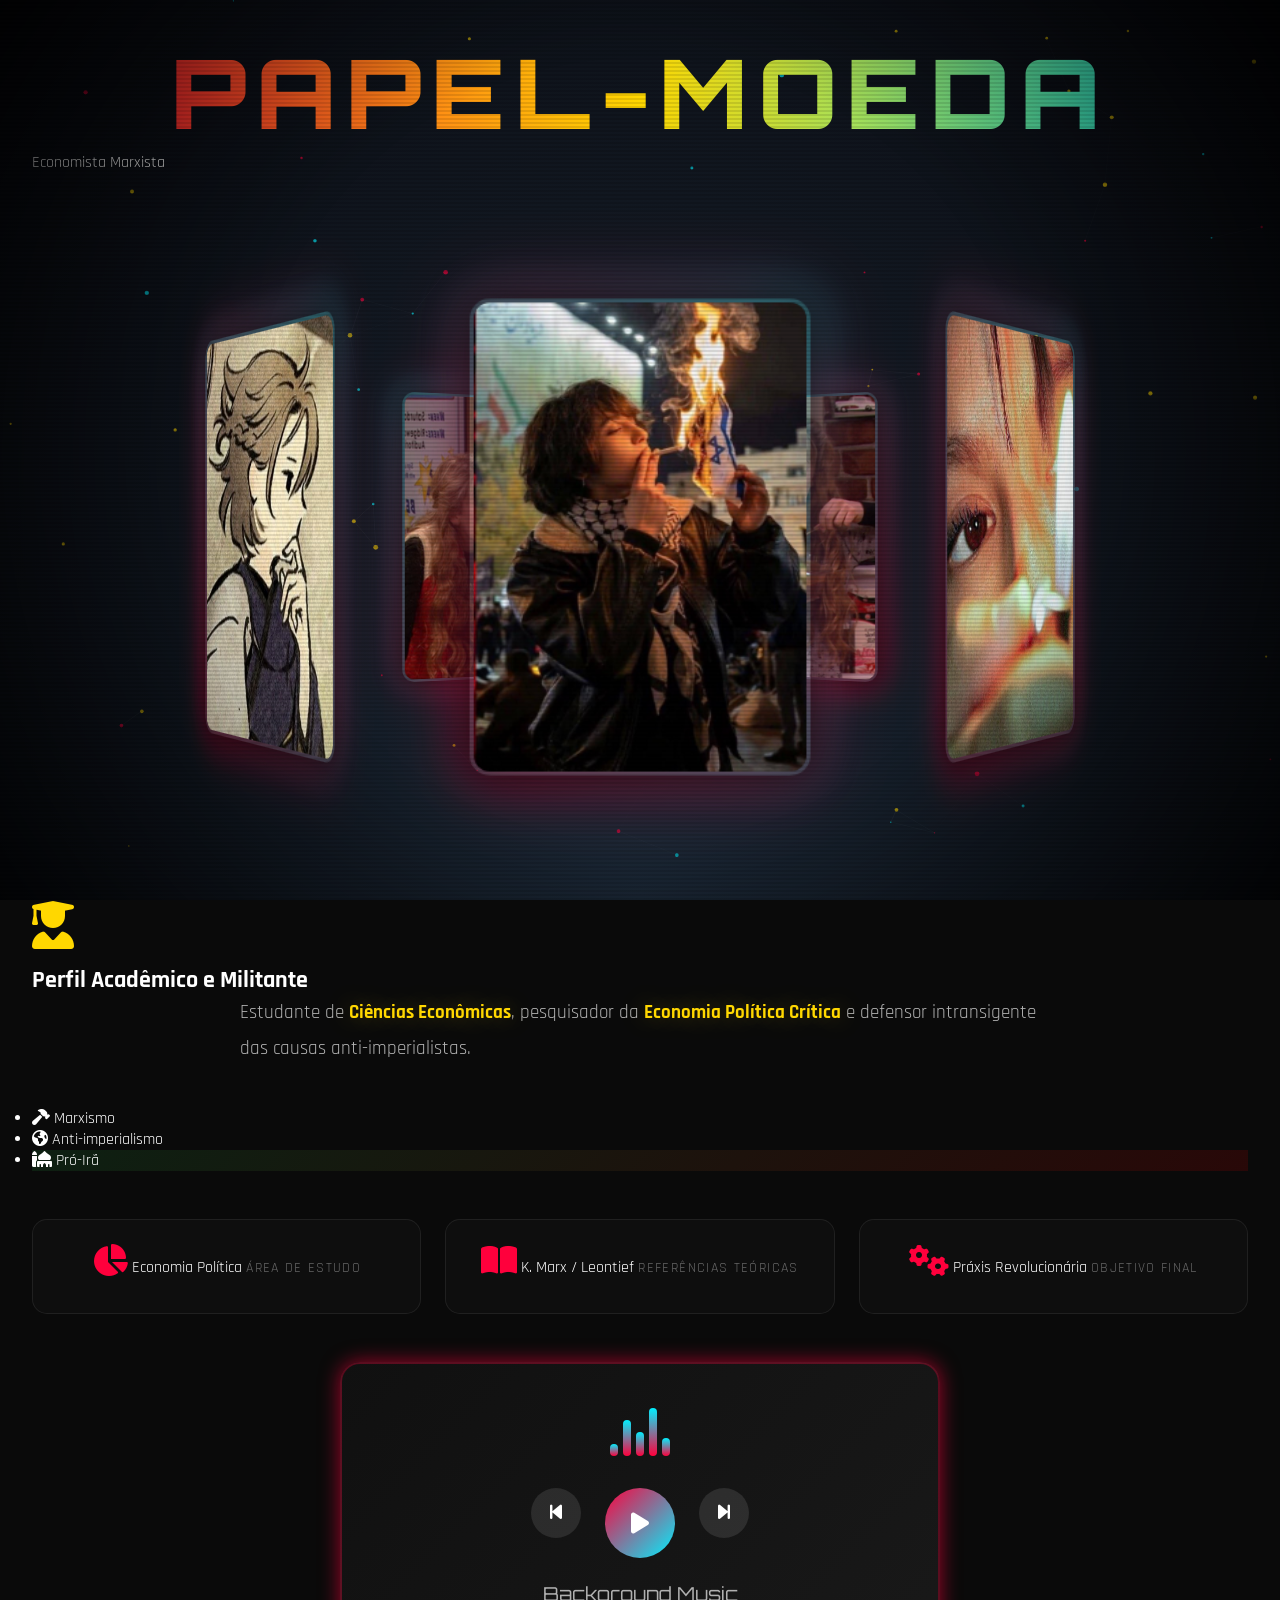
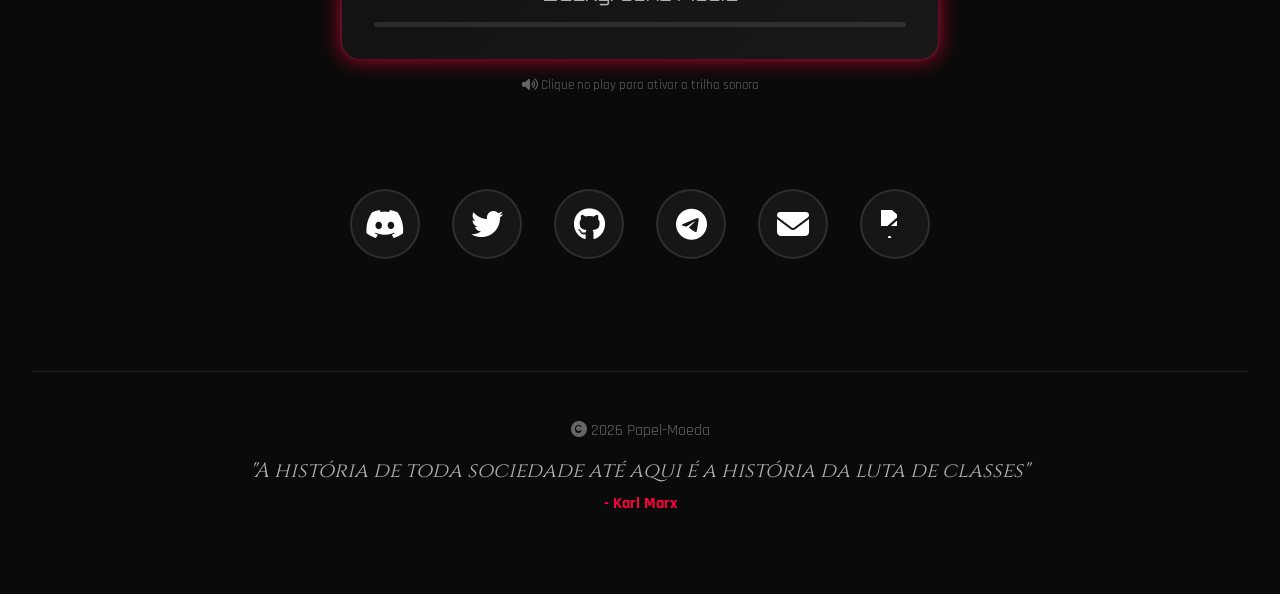
==== commit 358abc02: "ok, agr definitivo" ====
--- a/index (cópia).html
+++ b/index (cópia).html
@@ -195,6 +195,7 @@
                     </div>
                 </div>
 
+
                 <!-- Caminho corrigido conforme sua estrutura de pastas -->
                 <audio id="audioPlayer" loop>
                     <source src="music/background.mp3" type="audio/mpeg">
@@ -229,6 +230,13 @@
                     <i class="fas fa-envelope"></i>
                     <div class="social-glow"></div>
                 </a>
+                <a href="https://anovademocracia.com.br/" class="social-link" data-tooltip="A Nova Democracia" target="_blank">
+    <!-- Substitua o 'i' por uma imagem pequena do logo -->
+    <img src="https://causaoperaria.org.br/wp-content/uploads/2020/08/unnamed-1.jpg"
+         alt="A Nova Democracia"
+         style="width: 28px; height: 28px; object-fit: contain; filter: brightness(0) invert(1);">
+    <div class="social-glow"></6div>
+</a>
             </div>
         </section>
 
